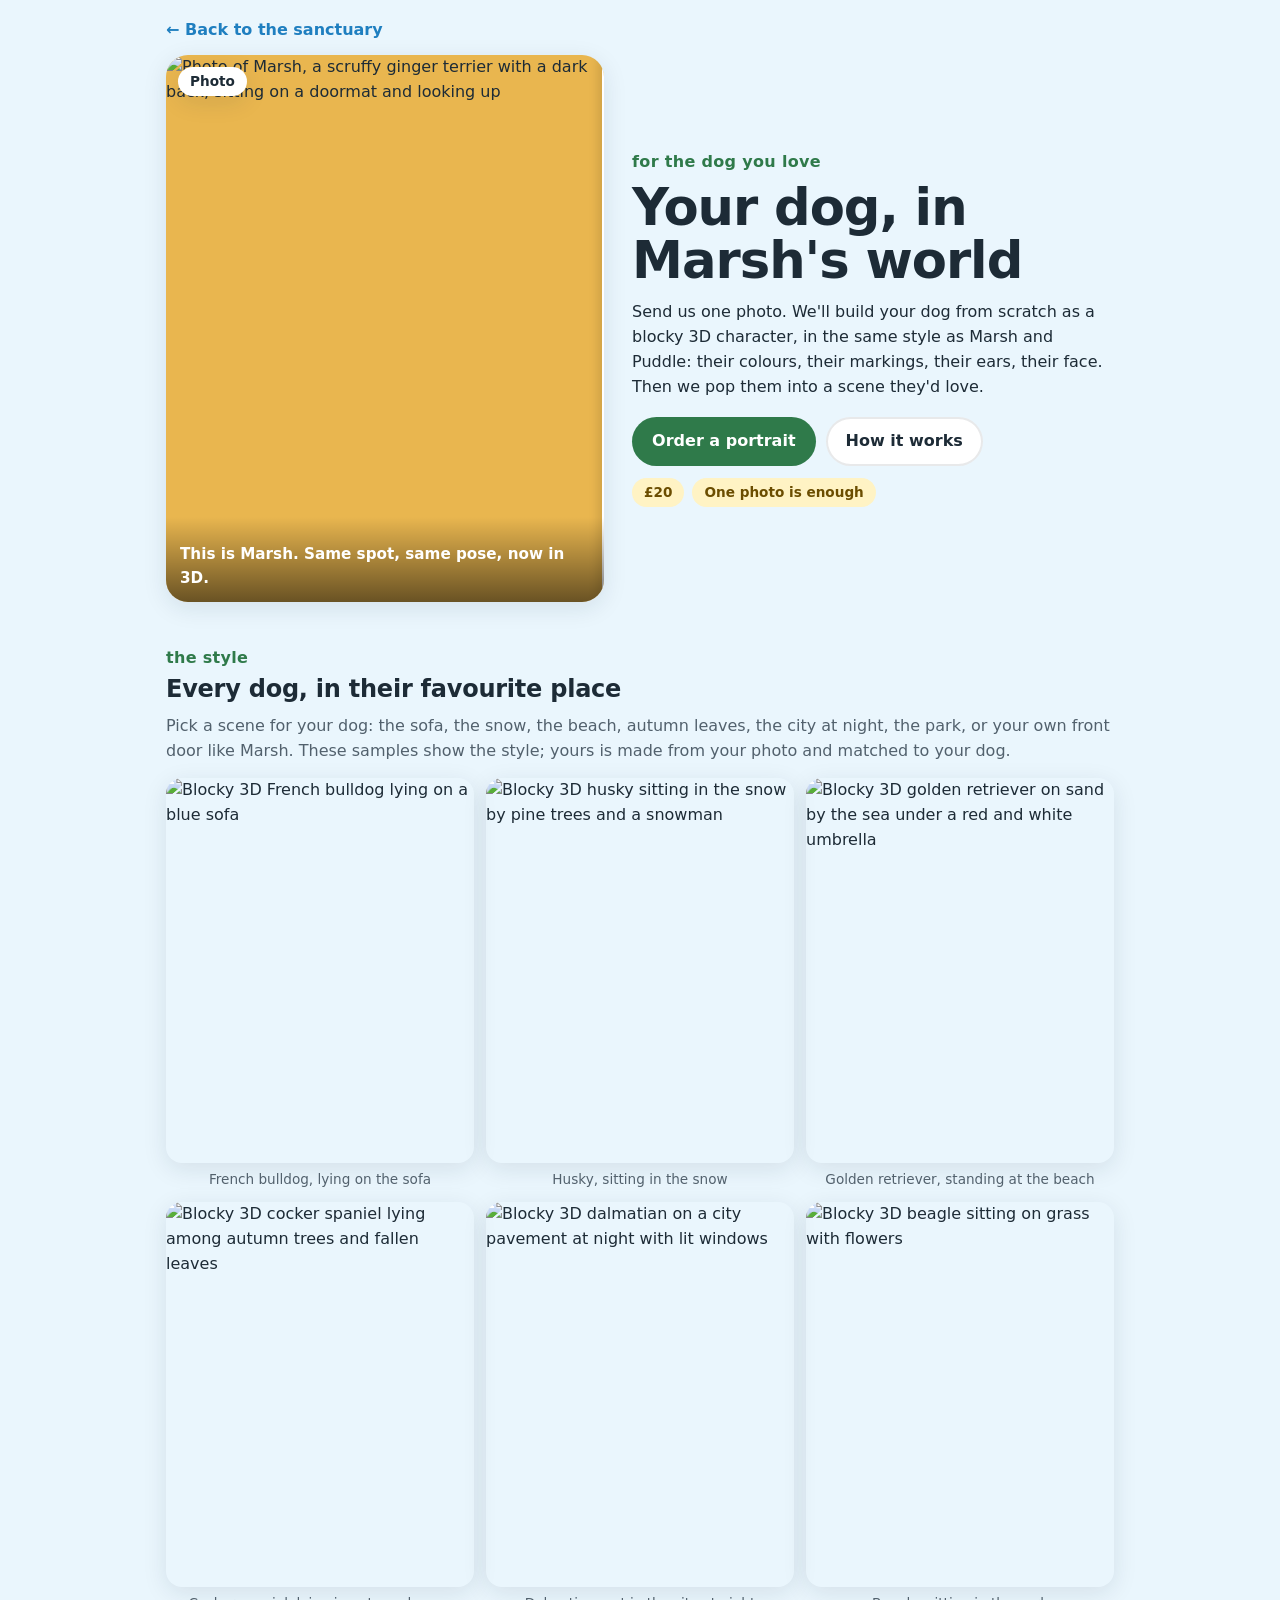
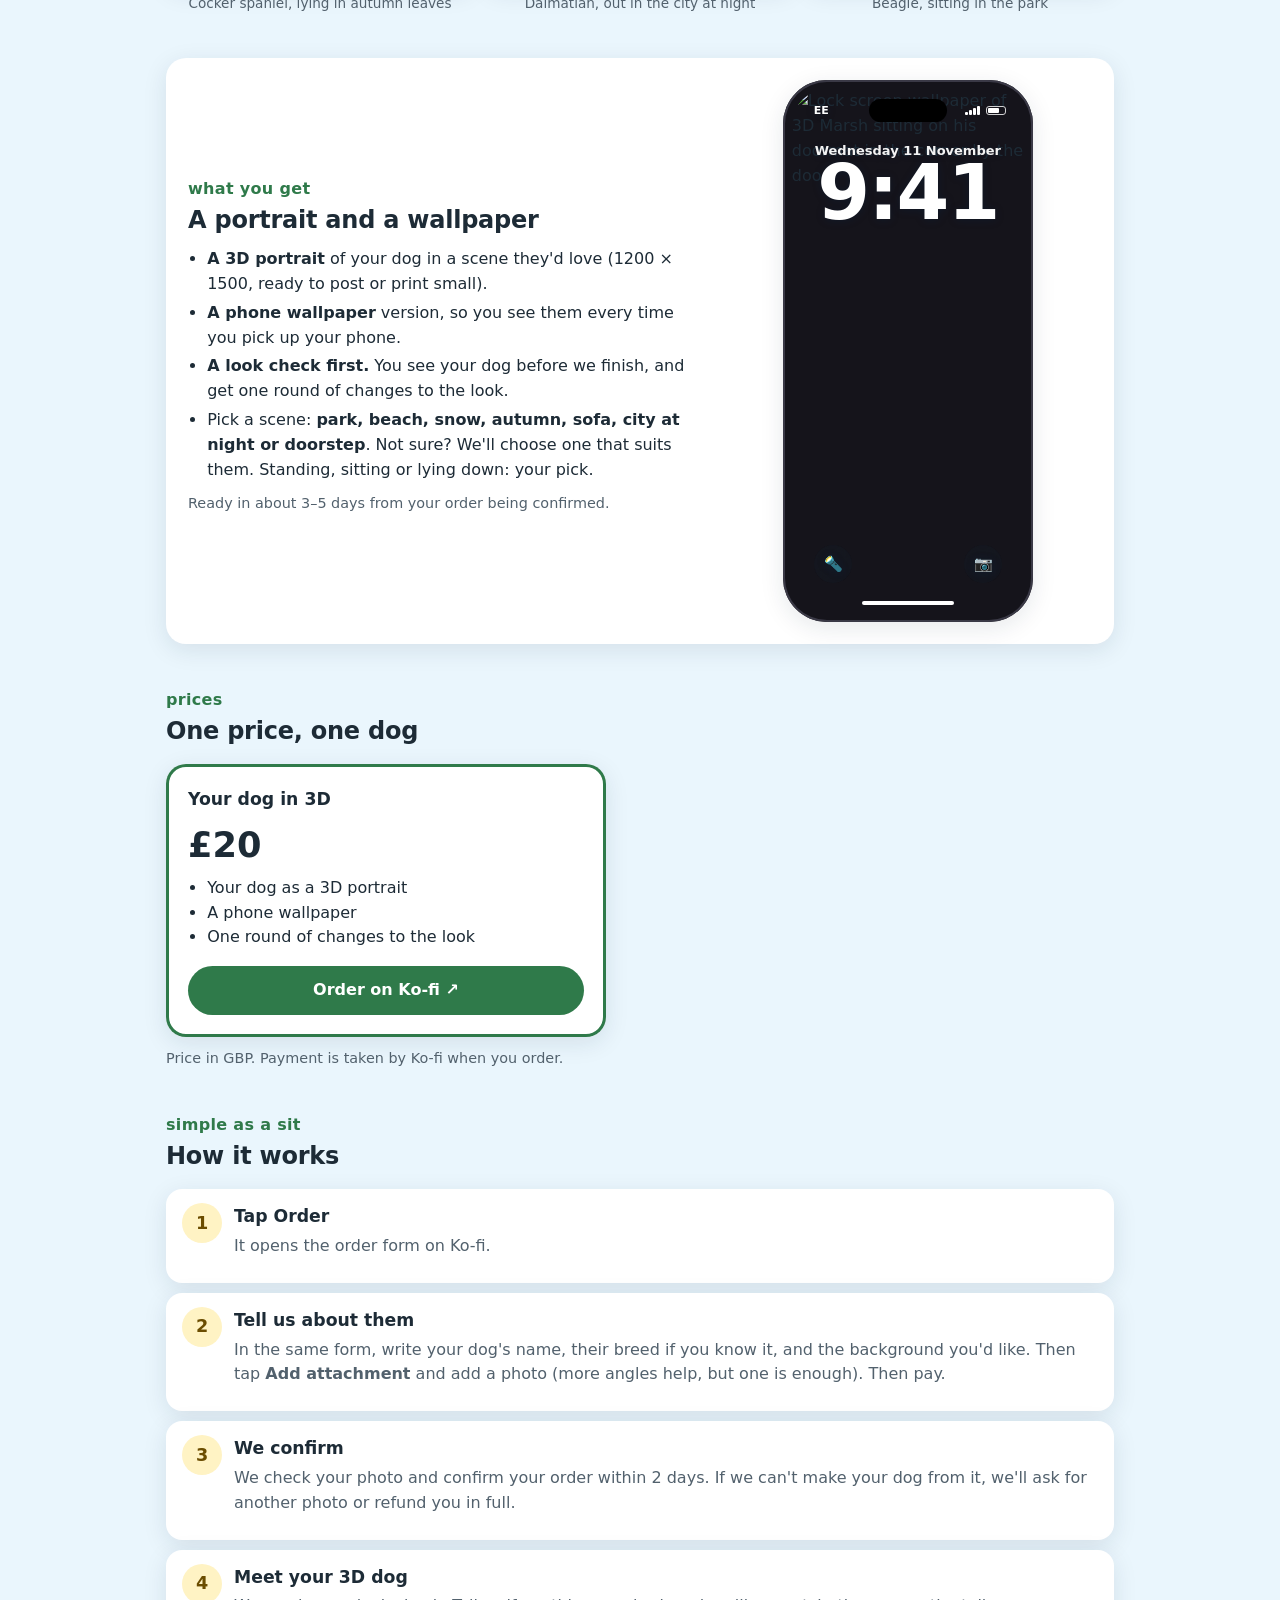
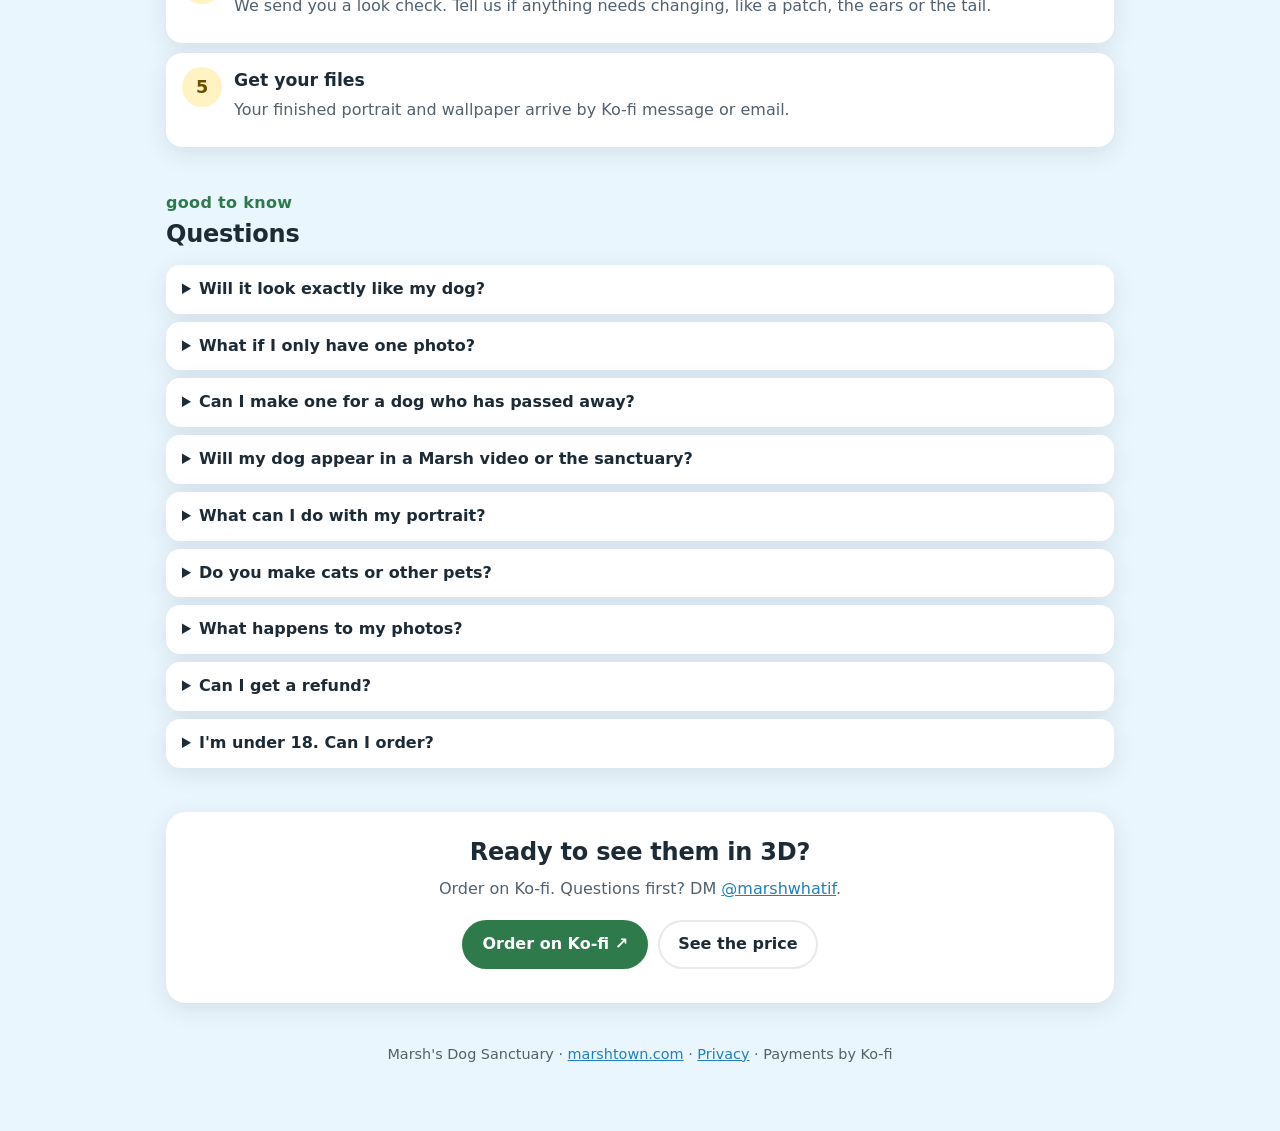
==== portraits.html @ 29255988 "Add files via upload" ====
<!doctype html>
<html lang="en">
<head>
  <meta charset="utf-8">
  <meta name="viewport" content="width=device-width, initial-scale=1">
  <title>Your dog in 3D · Marsh's Dog Sanctuary</title>
  <meta name="description" content="Send one photo of your dog and we'll turn them into a blocky 3D portrait in Marsh's style, plus a phone wallpaper.">
  <meta property="og:title" content="Your dog, in Marsh's world">
  <meta property="og:description" content="One photo in, a blocky 3D portrait of your dog out. Made by hand by the Marsh What If team.">
  <meta property="og:image" content="https://marshtown.com/img/portraits/marsh-3d.jpg">
  <meta property="og:url" content="https://marshtown.com/portraits.html">
  <link rel="canonical" href="https://marshtown.com/portraits.html">
  <meta name="theme-color" content="#5bb8ea">
  <link rel="icon" href="img/favicon.png">
  <style>
    :root {
      --bg: #eaf6fd; --card: #ffffff; --ink: #1d2b36; --muted: #52616d; --line: rgba(29, 43, 54, 0.1);
      --green: #2f7a4a; --green-ink: #ffffff; --gold: #e8a800; --chip: #fff3c4; --chip-ink: #6b4d00; --accent: #1f7fc0;
      --shadow: 0 6px 24px rgba(20, 40, 60, 0.1);
    }
    @media (prefers-color-scheme: dark) {
      :root { --bg: #10202b; --card: #182c3a; --ink: #e8f1f7; --muted: #a9bac6; --line: rgba(232, 241, 247, 0.12);
        --green: #4fb877; --green-ink: #0d1f15; --chip: #3a3214; --chip-ink: #ffd877; --accent: #6cc0f5; --shadow: 0 6px 24px rgba(0, 0, 0, 0.35); }
    }
    * { box-sizing: border-box; }
    img { height: auto; max-width: 100%; }
    body { margin: 0; background: var(--bg); color: var(--ink);
      font: 16px/1.55 ui-rounded, "SF Pro Rounded", "Nunito", system-ui, -apple-system, "Segoe UI", Roboto, sans-serif; }
    main { max-width: 980px; margin: 0 auto; padding: 18px 16px 56px; }
    a { color: var(--accent); }
    .back { display: inline-block; margin-bottom: 12px; font-weight: 700; text-decoration: none; }
    h1 { font-size: clamp(2rem, 6vw, 3.2rem); line-height: 1.05; margin: 6px 0 12px; letter-spacing: -0.02em; }
    h2 { font-size: 1.5rem; margin: 0 0 6px; letter-spacing: -0.01em; }
    h3 { font-size: 1.08rem; margin: 0 0 4px; }
    p { margin: 0 0 10px; }
    .muted { color: var(--muted); }
    .small { font-size: 0.9rem; }
    .kicker { color: var(--green); font-weight: 800; text-transform: lowercase; letter-spacing: 0.02em; margin: 0; }
    section { margin-top: 44px; }
    .card { background: var(--card); border-radius: 20px; padding: 22px; box-shadow: var(--shadow); }

    .hero { display: grid; grid-template-columns: 1fr 1.1fr; gap: 28px; align-items: center; }
    .btns { display: flex; flex-wrap: wrap; gap: 10px; margin: 18px 0 12px; }
    .btn { display: inline-flex; align-items: center; gap: 8px; padding: 12px 20px; border-radius: 999px; font-weight: 800; text-decoration: none; }
    .btn.primary { background: var(--green); color: var(--green-ink); }
    .btn.ghost { background: var(--card); color: var(--ink); box-shadow: inset 0 0 0 2px var(--line); }
    .chips { display: flex; flex-wrap: wrap; gap: 8px; }
    .chip { background: var(--chip); color: var(--chip-ink); border-radius: 999px; padding: 4px 12px; font-size: 0.85rem; font-weight: 700; }

    .gallery { display: grid; grid-template-columns: repeat(3, 1fr); gap: 12px; margin-top: 14px; }
    .gallery figure { margin: 0; }
    .gallery img { width: 100%; display: block; border-radius: 16px; aspect-ratio: 4 / 5; object-fit: cover; box-shadow: var(--shadow); }
    .gallery figcaption { font-size: 0.85rem; color: var(--muted); margin-top: 6px; text-align: center; }

    .get { display: grid; grid-template-columns: 1.4fr 1fr; gap: 20px; align-items: center; }
    .get ul { margin: 8px 0 0; padding-left: 1.2em; }
    .get li { margin: 4px 0; }
    .phone { position: relative; justify-self: center; width: 250px; aspect-ratio: 9 / 19.5; border-radius: 44px; padding: 9px; background: #15141b; box-shadow: var(--shadow), inset 0 0 0 2px #3a3946; }
    .phone img { width: 100%; height: 100%; display: block; border-radius: 36px; object-fit: cover; object-position: 50% 50%; }
    .lock { position: absolute; inset: 9px; border-radius: 36px; overflow: hidden; color: #fff; text-shadow: 0 1px 8px rgba(0, 40, 80, 0.25); font-family: -apple-system, "SF Pro Display", system-ui, sans-serif; }
    .island { position: absolute; top: 10px; left: 50%; transform: translateX(-50%); width: 78px; height: 23px; border-radius: 14px; background: #000; }
    .status { position: absolute; top: 13px; left: 22px; right: 18px; display: flex; align-items: center; gap: 6px; font-size: 11px; font-weight: 600; }
    .status span:first-child { margin-right: auto; }
    .sig { display: flex; align-items: flex-end; gap: 1.5px; height: 9px; }
    .sig i { width: 2.5px; background: #fff; border-radius: 1px; }
    .sig i:nth-child(1) { height: 3px; } .sig i:nth-child(2) { height: 5px; } .sig i:nth-child(3) { height: 7px; } .sig i:nth-child(4) { height: 9px; }
    .bat { width: 20px; height: 9px; border: 1px solid rgba(255, 255, 255, 0.8); border-radius: 3px; padding: 1px; }
    .bat b { display: block; width: 72%; height: 100%; background: #fff; border-radius: 1px; }
    .date { position: absolute; top: 52px; width: 100%; text-align: center; font-size: 13px; font-weight: 600; opacity: 0.95; }
    .time { position: absolute; top: 64px; width: 100%; text-align: center; font-size: 76px; font-weight: 700; letter-spacing: -2px; line-height: 1.05; }
    .quick { position: absolute; bottom: 30px; left: 22px; right: 22px; display: flex; justify-content: space-between; }
    .quick span { width: 38px; height: 38px; border-radius: 50%; display: grid; place-items: center; font-size: 15px; background: rgba(20, 30, 40, 0.35); backdrop-filter: blur(8px); -webkit-backdrop-filter: blur(8px); }
    .bar { position: absolute; bottom: 8px; left: 50%; transform: translateX(-50%); width: 92px; height: 4px; border-radius: 3px; background: #fff; }

    .compare { position: relative; margin: 0; border-radius: 22px; overflow: hidden; box-shadow: var(--shadow); aspect-ratio: 4 / 5; background: #e9b64f; }
    .compare img { position: absolute; inset: 0; width: 100%; height: 100%; object-fit: cover; }
    .c-3d { clip-path: inset(0 0 0 100%); animation: wipe 7s ease-in-out infinite; }
    .c-line { position: absolute; top: 0; bottom: 0; width: 4px; margin-left: -2px; background: #fff; box-shadow: 0 0 12px rgba(0, 0, 0, 0.35); left: 100%; animation: line 7s ease-in-out infinite; }
    .c-tag { position: absolute; top: 12px; background: var(--card); color: var(--ink); border-radius: 999px; padding: 4px 12px; font-weight: 800; font-size: 0.85rem; box-shadow: var(--shadow); }
    .c-tag-photo { left: 12px; animation: tagA 7s ease-in-out infinite; }
    .c-tag-3d { right: 12px; opacity: 0; animation: tagB 7s ease-in-out infinite; }
    .compare figcaption { position: absolute; left: 0; right: 0; bottom: 0; padding: 26px 14px 12px; color: #fff; font-weight: 700; font-size: 0.95rem; background: linear-gradient(transparent, rgba(0, 0, 0, 0.55)); }
    @keyframes wipe { 0%, 22% { clip-path: inset(0 0 0 100%); } 42%, 78% { clip-path: inset(0 0 0 0); } 96%, 100% { clip-path: inset(0 0 0 100%); } }
    @keyframes line { 0%, 22% { left: 100%; opacity: 0; } 24% { opacity: 1; } 42% { left: 0%; opacity: 1; } 44%, 76% { left: 0%; opacity: 0; } 78% { left: 0%; opacity: 1; } 96% { left: 100%; opacity: 1; } 98%, 100% { left: 100%; opacity: 0; } }
    @keyframes tagA { 0%, 30% { opacity: 1; } 38%, 86% { opacity: 0; } 94%, 100% { opacity: 1; } }
    @keyframes tagB { 0%, 34% { opacity: 0; } 42%, 80% { opacity: 1; } 88%, 100% { opacity: 0; } }
    @media (prefers-reduced-motion: reduce) {
      .c-3d, .c-line, .c-tag-photo, .c-tag-3d { animation: none; }
      .c-3d { clip-path: inset(0 0 0 50%); } .c-line { left: 50%; } .c-tag-3d { opacity: 1; }
    }

    .prices { display: grid; grid-template-columns: minmax(0, 440px); gap: 14px; margin-top: 14px; }
    .price { display: flex; flex-direction: column; gap: 6px; }
    .price.best { box-shadow: var(--shadow), inset 0 0 0 3px var(--green); }
    .price .tag { align-self: flex-start; background: var(--green); color: var(--green-ink); border-radius: 999px; padding: 2px 10px; font-size: 0.78rem; font-weight: 800; }
    .amount { font-size: 2.2rem; font-weight: 800; line-height: 1; margin: 4px 0; }
    .price ul { margin: 4px 0 10px; padding-left: 1.2em; }
    .price .btn { justify-content: center; margin-top: auto; }

    .steps { list-style: none; padding: 0; margin: 14px 0 0; display: grid; gap: 10px; counter-reset: s; }
    .steps li { counter-increment: s; display: grid; grid-template-columns: 40px 1fr; gap: 12px; align-items: start; background: var(--card); border-radius: 16px; padding: 14px 16px; box-shadow: var(--shadow); }
    .steps li::before { content: counter(s); width: 40px; height: 40px; border-radius: 50%; display: grid; place-items: center; background: var(--chip); color: var(--chip-ink); font-weight: 800; font-size: 1.1rem; }

    details { background: var(--card); border-radius: 14px; padding: 12px 16px; box-shadow: var(--shadow); margin-top: 8px; }
    summary { cursor: pointer; font-weight: 700; }
    details p, details ul { margin: 8px 0 0; }
    .faq { margin-top: 12px; }
    .end { text-align: center; }
    .end .btns { justify-content: center; }
    footer { margin-top: 40px; text-align: center; }

    @media (max-width: 760px) {
      .hero, .get { grid-template-columns: 1fr; }
      .compare { max-width: 420px; margin: 0 auto; width: 100%; }
      .gallery { grid-template-columns: repeat(2, 1fr); }
      .prices { grid-template-columns: 1fr; }
    }
  </style>
</head>
<body>
<main>
  <a class="back" href="./">← Back to the sanctuary</a>

  <div class="hero">
    <figure class="compare" aria-label="Marsh's photo turning into his 3D portrait">
      <img class="c-photo" src="img/portraits/marsh-photo.jpg" alt="Photo of Marsh, a scruffy ginger terrier with a dark back, sitting on a doormat and looking up" width="800" height="1000">
      <img class="c-3d" src="img/portraits/marsh-3d.jpg" alt="Marsh remade as a blocky 3D character in the same spot and pose, with a Marsh name bubble above his head" width="800" height="1000">
      <span class="c-line" aria-hidden="true"></span>
      <span class="c-tag c-tag-photo">Photo</span><span class="c-tag c-tag-3d">In 3D</span>
      <figcaption>This is Marsh. Same spot, same pose, now in 3D.</figcaption>
    </figure>
    <div>
      <p class="kicker">for the dog you love</p>
      <h1>Your dog, in Marsh's world</h1>
      <p>Send us one photo. We'll build your dog from scratch as a blocky 3D character, in the same style as Marsh and Puddle: their colours, their markings, their ears, their face. Then we pop them into a scene they'd love.</p>
      <div class="btns">
        <a class="btn primary" data-order href="#prices">Order a portrait</a>
        <a class="btn ghost" href="#how">How it works</a>
      </div>
      <div class="chips">
        <span class="chip" data-price-chip>£20</span>
        <span class="chip">One photo is enough</span>
      </div>
    </div>
  </div>

  <section>
    <p class="kicker">the style</p>
    <h2>Every dog, in their favourite place</h2>
    <p class="muted">Pick a scene for your dog: the sofa, the snow, the beach, autumn leaves, the city at night, the park, or your own front door like Marsh. These samples show the style; yours is made from your photo and matched to your dog.</p>
    <div class="gallery">
      <figure><img src="img/portraits/frenchie.jpg" alt="Blocky 3D French bulldog lying on a blue sofa" loading="lazy" width="800" height="1000"><figcaption>French bulldog, lying on the sofa</figcaption></figure>
      <figure><img src="img/portraits/husky.jpg" alt="Blocky 3D husky sitting in the snow by pine trees and a snowman" loading="lazy" width="800" height="1000"><figcaption>Husky, sitting in the snow</figcaption></figure>
      <figure><img src="img/portraits/golden.jpg" alt="Blocky 3D golden retriever on sand by the sea under a red and white umbrella" loading="lazy" width="800" height="1000"><figcaption>Golden retriever, standing at the beach</figcaption></figure>
      <figure><img src="img/portraits/cocker.jpg" alt="Blocky 3D cocker spaniel lying among autumn trees and fallen leaves" loading="lazy" width="800" height="1000"><figcaption>Cocker spaniel, lying in autumn leaves</figcaption></figure>
      <figure><img src="img/portraits/dalmatian.jpg" alt="Blocky 3D dalmatian on a city pavement at night with lit windows" loading="lazy" width="800" height="1000"><figcaption>Dalmatian, out in the city at night</figcaption></figure>
      <figure><img src="img/portraits/beagle.jpg" alt="Blocky 3D beagle sitting on grass with flowers" loading="lazy" width="800" height="1000"><figcaption>Beagle, sitting in the park</figcaption></figure>
    </div>
  </section>

  <section class="card get">
    <div>
      <p class="kicker">what you get</p>
      <h2>A portrait and a wallpaper</h2>
      <ul>
        <li><b>A 3D portrait</b> of your dog in a scene they'd love (1200 × 1500, ready to post or print small).</li>
        <li><b>A phone wallpaper</b> version, so you see them every time you pick up your phone.</li>
        <li><b>A look check first.</b> You see your dog before we finish, and get one round of changes to the look.</li>
        <li>Pick a scene: <b>park, beach, snow, autumn, sofa, city at night or doorstep</b>. Not sure? We'll choose one that suits them. Standing, sitting or lying down: your pick.</li>
      </ul>
      <p class="muted small" style="margin-top:10px">Ready in about 3–5 days from your order being confirmed.</p>
    </div>
    <div class="phone" aria-label="Your portrait as a phone lock screen">
      <img src="img/portraits/wallpaper-marsh.jpg" alt="Lock screen wallpaper of 3D Marsh sitting on his doormat in the corner by the door" loading="lazy" width="600" height="1300">
      <div class="lock" aria-hidden="true">
        <div class="island"></div>
        <div class="status"><span>EE</span><span class="sig"><i></i><i></i><i></i><i></i></span><span class="bat"><b></b></span></div>
        <div class="date">Wednesday 11 November</div>
        <div class="time">9:41</div>
        <div class="quick"><span>🔦</span><span>📷</span></div>
        <div class="bar"></div>
      </div>
    </div>
  </section>

  <section id="prices">
    <p class="kicker">prices</p>
    <h2>One price, one dog</h2>
    <div class="prices">
      <div class="card price best">
        <h3>Your dog in 3D</h3>
        <div class="amount" data-price="one">£20</div>
        <ul>
          <li>Your dog as a 3D portrait</li>
          <li>A phone wallpaper</li>
          <li>One round of changes to the look</li>
        </ul>
        <a class="btn primary" data-order href="#">Order on Ko-fi ↗</a>
      </div>
    </div>
    <p class="muted small" style="margin-top:10px">Price in GBP. Payment is taken by Ko-fi when you order.</p>
  </section>

  <section id="how">
    <p class="kicker">simple as a sit</p>
    <h2>How it works</h2>
    <ol class="steps">
      <li><div><h3>Tap Order</h3><p class="muted">It opens the order form on Ko-fi.</p></div></li>
      <li><div><h3>Tell us about them</h3><p class="muted">In the same form, write your dog's name, their breed if you know it, and the background you'd like. Then tap <b>Add attachment</b> and add a photo (more angles help, but one is enough). Then pay.</p></div></li>
      <li><div><h3>We confirm</h3><p class="muted">We check your photo and confirm your order within 2 days. If we can't make your dog from it, we'll ask for another photo or refund you in full.</p></div></li>
      <li><div><h3>Meet your 3D dog</h3><p class="muted">We send you a look check. Tell us if anything needs changing, like a patch, the ears or the tail.</p></div></li>
      <li><div><h3>Get your files</h3><p class="muted">Your finished portrait and wallpaper arrive by Ko-fi message or email.</p></div></li>
    </ol>
  </section>

  <section>
    <p class="kicker">good to know</p>
    <h2>Questions</h2>
    <div class="faq">
      <details><summary>Will it look exactly like my dog?</summary>
        <p>It will look like your dog in Marsh's blocky style: their colours, markings, ear shape, size and face, built from your photo. It's a cute 3D character rather than a photo-realistic copy, and you get a look check with one round of changes so you can get it right.</p></details>
      <details><summary>What if I only have one photo?</summary>
        <p>One clear photo is enough. Daylight, their whole body, and their face visible works best. Extra angles help us get the markings right.</p></details>
      <details><summary>Can I make one for a dog who has passed away?</summary>
        <p>Yes, and we'll take extra care with it. Old or blurry photos are fine. Send what you have.</p></details>
      <details><summary>Will my dog appear in a Marsh video or the sanctuary?</summary>
        <p>Not unless you ask. Your portrait is just for you. If you'd love your dog to appear on <a href="https://www.instagram.com/marshwhatif/" target="_blank" rel="noopener">@marshwhatif</a>, say so in the order form.</p></details>
      <details><summary>What can I do with my portrait?</summary>
        <p>Anything personal: your phone, your profile picture, posts, printing it for your wall, or giving it as a gift. Please don't sell it or put it on things you sell. We may show it as an example only if you've said yes.</p></details>
      <details><summary>Do you make cats or other pets?</summary>
        <p>No. We only make dogs, and we always will. Dogs are what Marsh knows best.</p></details>
      <details><summary>What happens to my photos?</summary>
        <p>We use them only to make your portrait. We delete them within 30 days of sending your finished files. See our <a href="privacy.html">privacy policy</a>.</p></details>
      <details><summary>Can I get a refund?</summary>
        <ul>
          <li>Your portrait is made just for you, so once we've started it you can't cancel for a change of mind. When you order, you ask us to start straight away and agree that you lose your 14-day right to cancel once we begin.</li>
          <li>We <b>will</b> refund you in full if we can't make your dog from your photos, if we haven't sent your look check within 14 days, or if your finished portrait isn't as described and we can't fix it.</li>
          <li>To ask, message us on Ko-fi or DM <a href="https://www.instagram.com/marshwhatif/" target="_blank" rel="noopener">@marshwhatif</a> with your receipt. Your legal rights aren't affected.</li>
        </ul></details>
      <details><summary>I'm under 18. Can I order?</summary>
        <p>Please ask a parent or guardian first. They can order for you.</p></details>
    </div>
  </section>

  <section class="card end">
    <h2>Ready to see them in 3D?</h2>
    <p class="muted">Order on Ko-fi. Questions first? DM <a href="https://www.instagram.com/marshwhatif/" target="_blank" rel="noopener">@marshwhatif</a>.</p>
    <div class="btns">
      <a class="btn primary" data-order href="#">Order on Ko-fi ↗</a>
      <a class="btn ghost" href="#prices">See the price</a>
    </div>
  </section>

  <footer class="muted small">
    <p>Marsh's Dog Sanctuary · <a href="./">marshtown.com</a> · <a href="privacy.html">Privacy</a> · Payments by Ko-fi</p>
  </footer>
</main>
<script>
  // Set this to the Ko-fi commissions page once the portrait is listed there.
  const ORDER_URL = "https://ko-fi.com/c/59d9643cb3";
  document.querySelectorAll("[data-order]").forEach((a) => {
    if (a.getAttribute("href") === "#") { a.href = ORDER_URL; a.target = "_blank"; a.rel = "noopener"; }
  });
</script>
  <script type="module" src="https://static.cloudflareinsights.com/beacon.min.js" data-cf-beacon='{"token": "b8894d998475450e940ced54ff0926d3"}'></script>
</body>
</html>
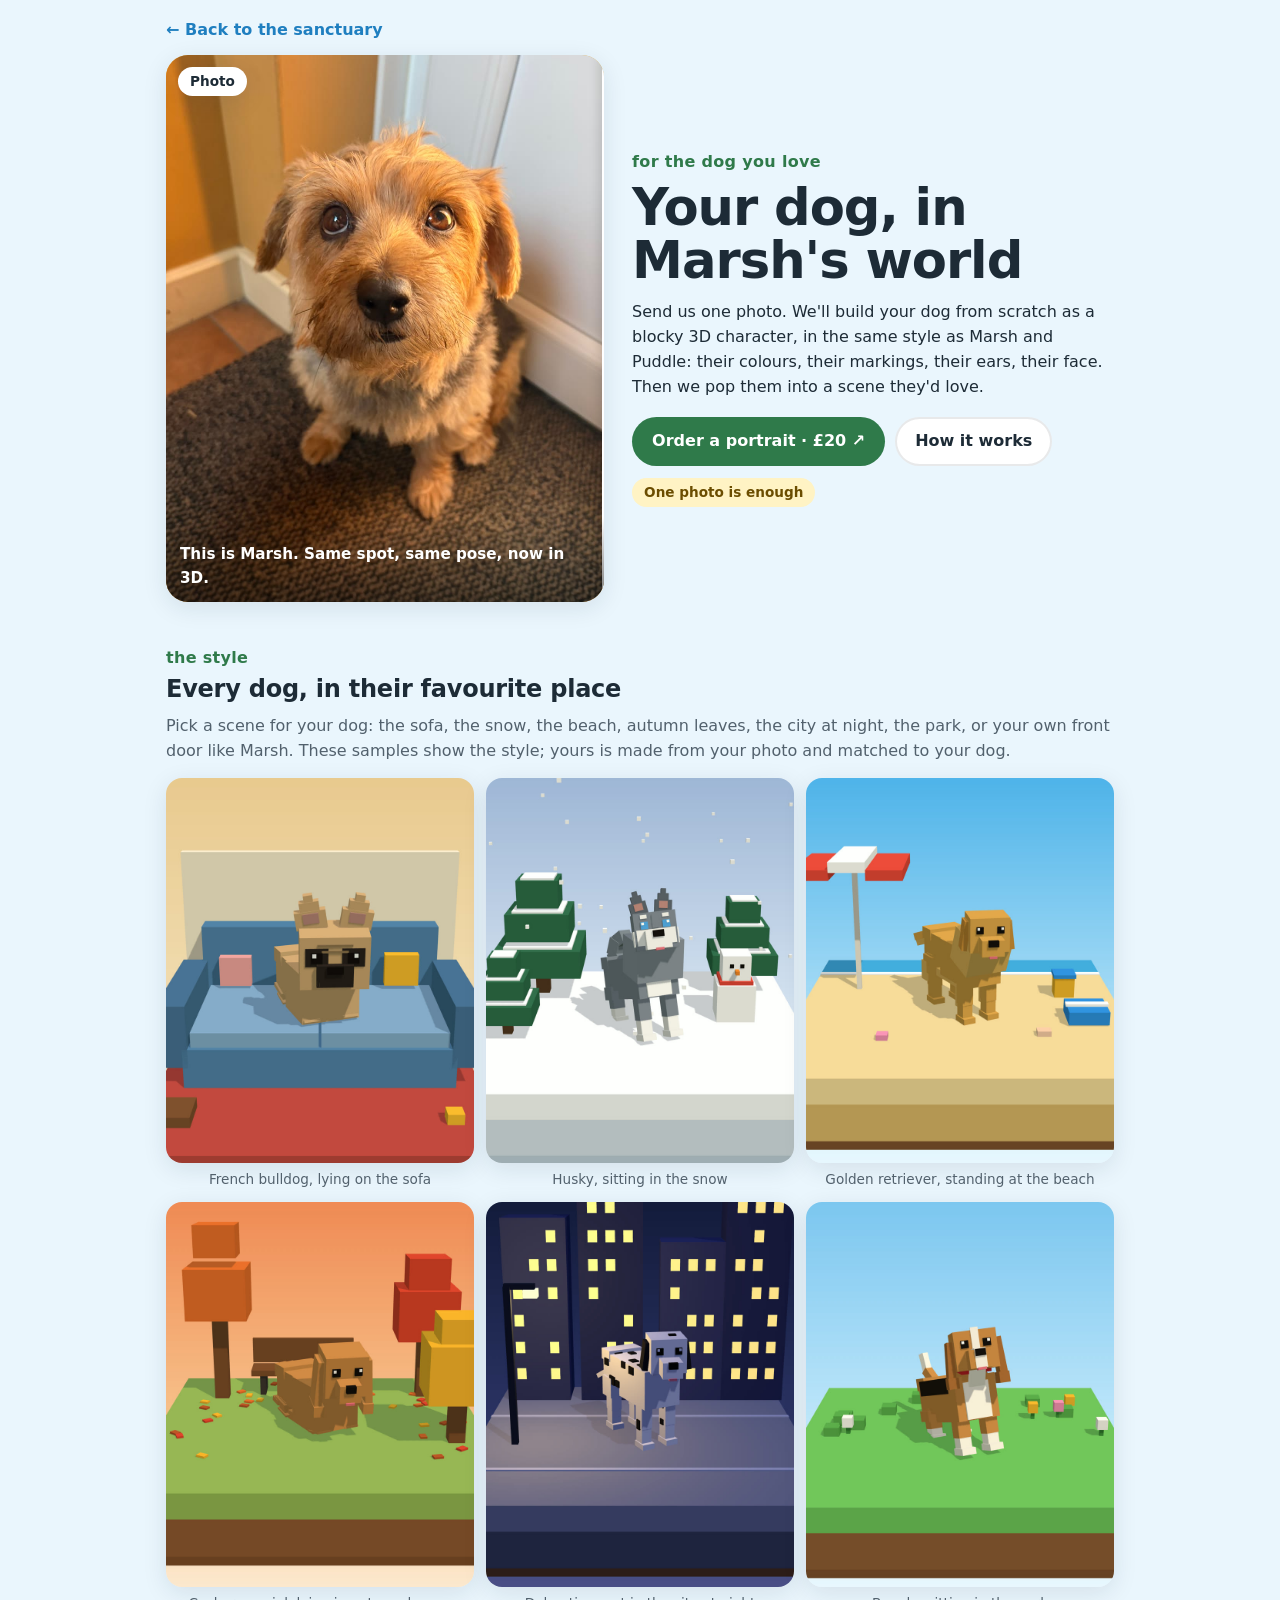
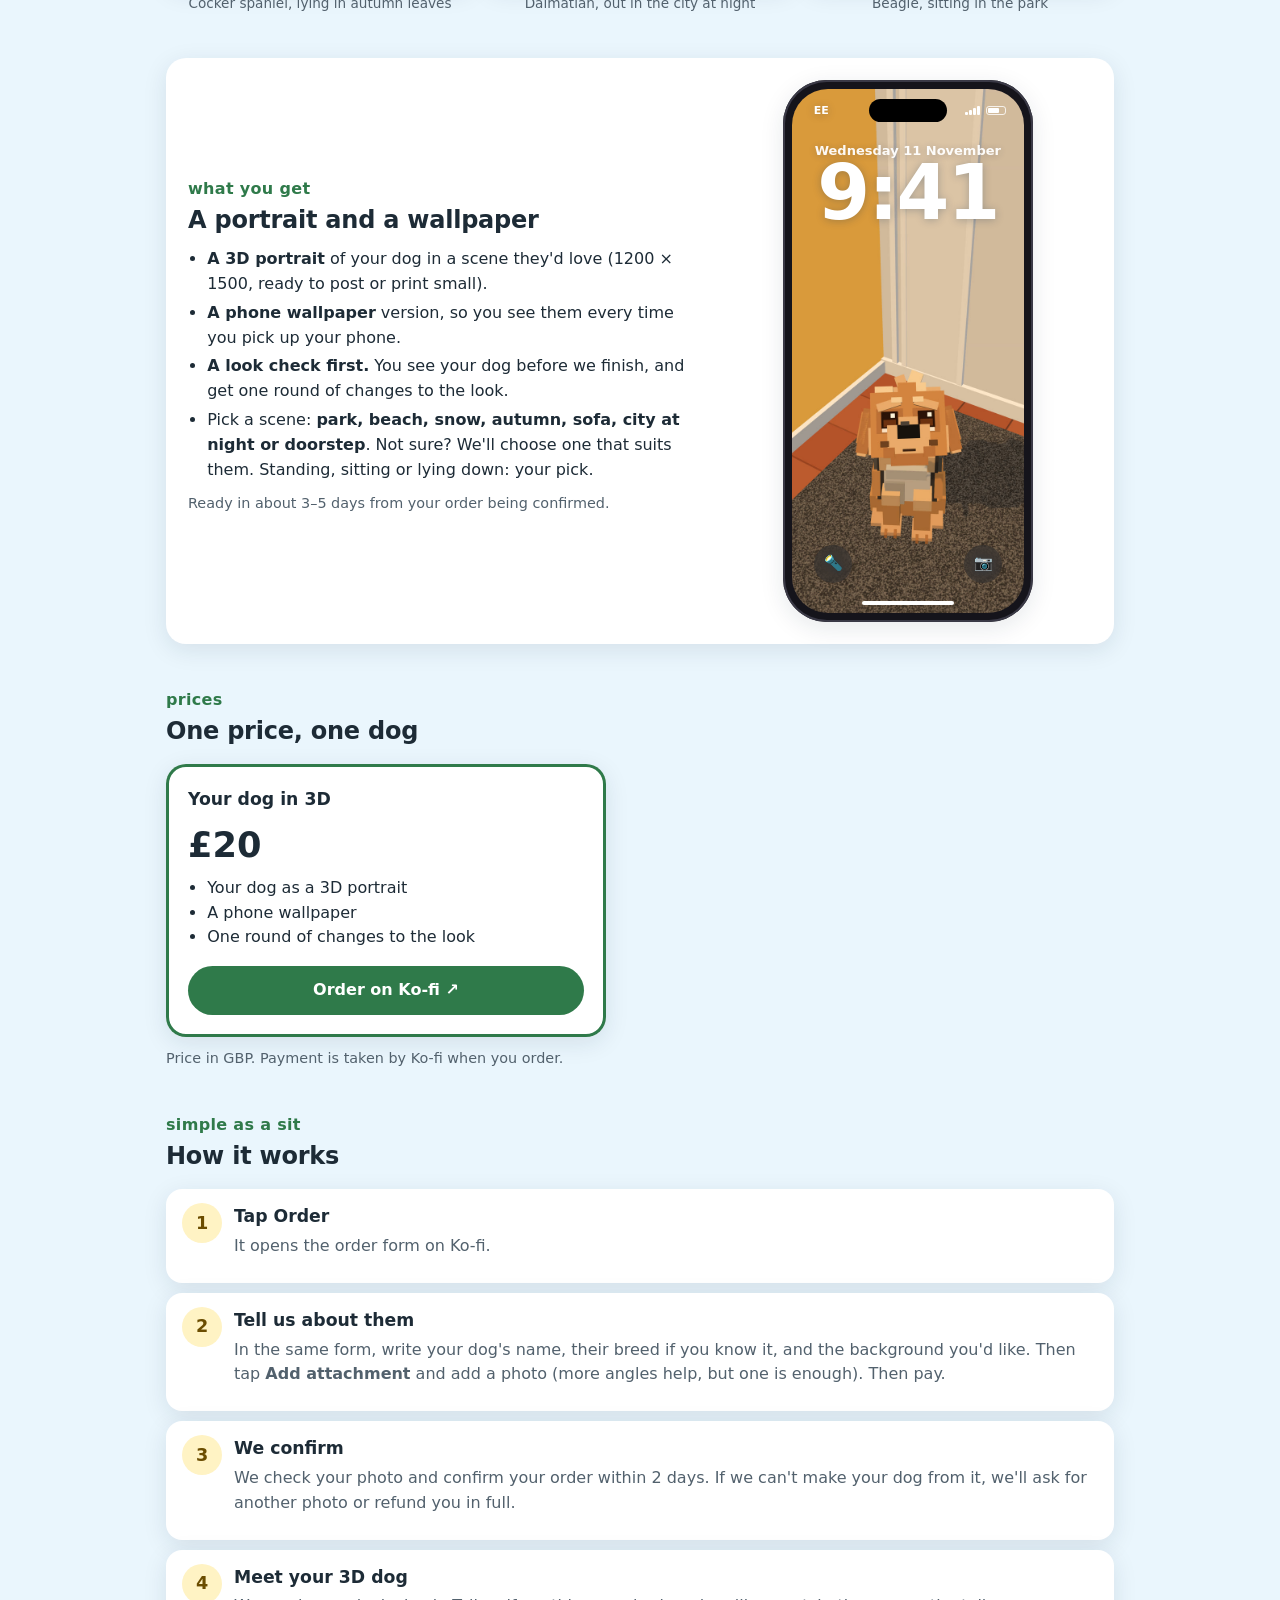
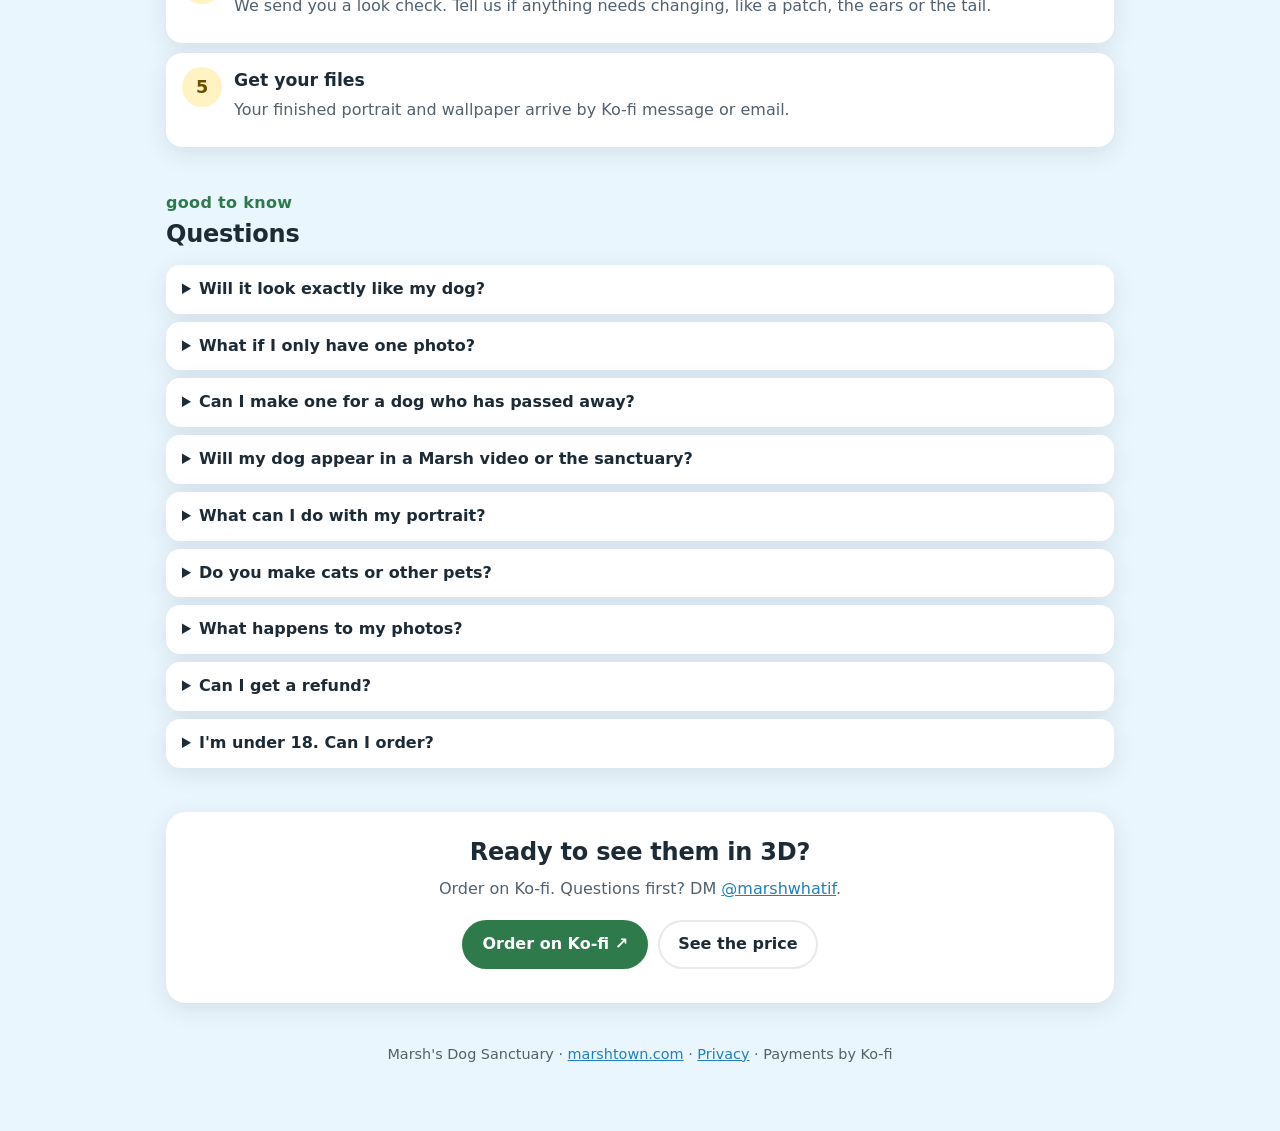
==== commit 8ddae9dd: "Add files via upload" ====
--- a/portraits.html
+++ b/portraits.html
@@ -134,11 +134,10 @@
       <h1>Your dog, in Marsh's world</h1>
       <p>Send us one photo. We'll build your dog from scratch as a blocky 3D character, in the same style as Marsh and Puddle: their colours, their markings, their ears, their face. Then we pop them into a scene they'd love.</p>
       <div class="btns">
-        <a class="btn primary" data-order href="#prices">Order a portrait</a>
+        <a class="btn primary" data-order href="#">Order a portrait · £20 ↗</a>
         <a class="btn ghost" href="#how">How it works</a>
       </div>
       <div class="chips">
-        <span class="chip" data-price-chip>£20</span>
         <span class="chip">One photo is enough</span>
       </div>
     </div>
